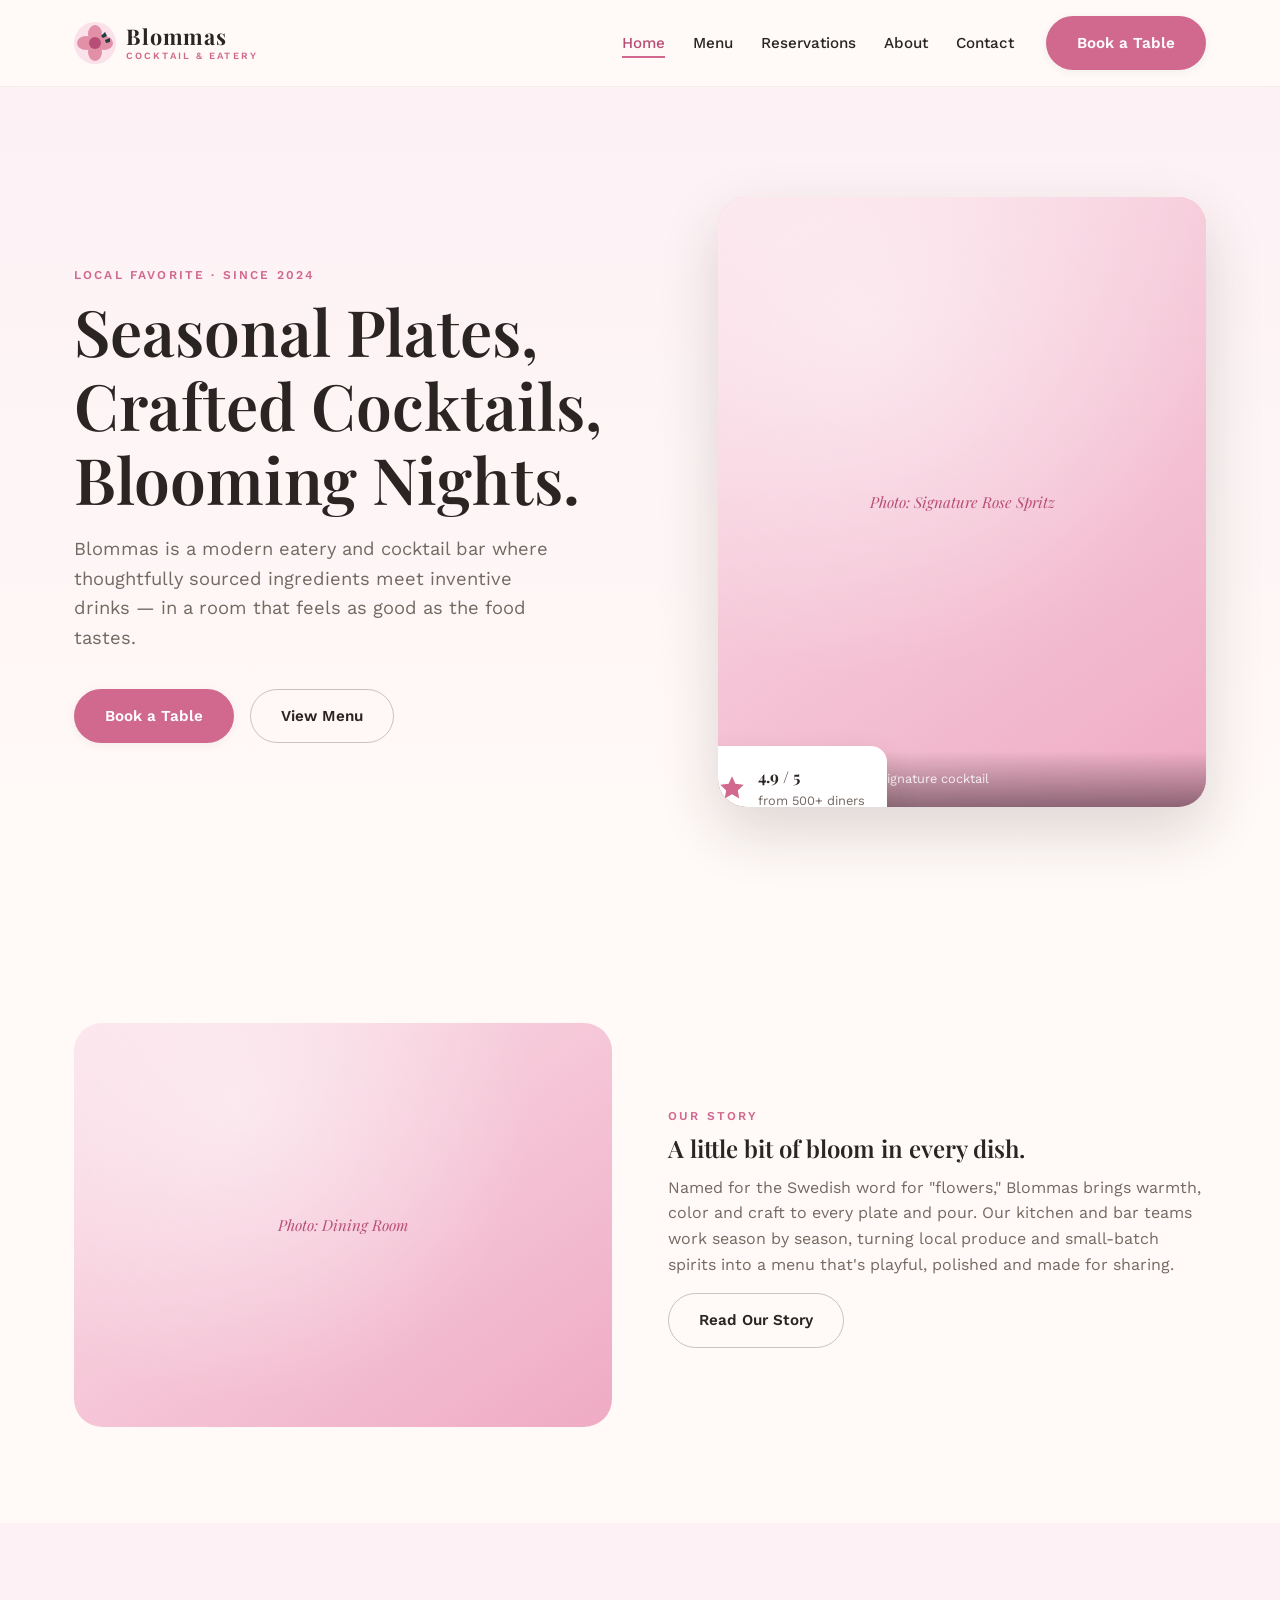
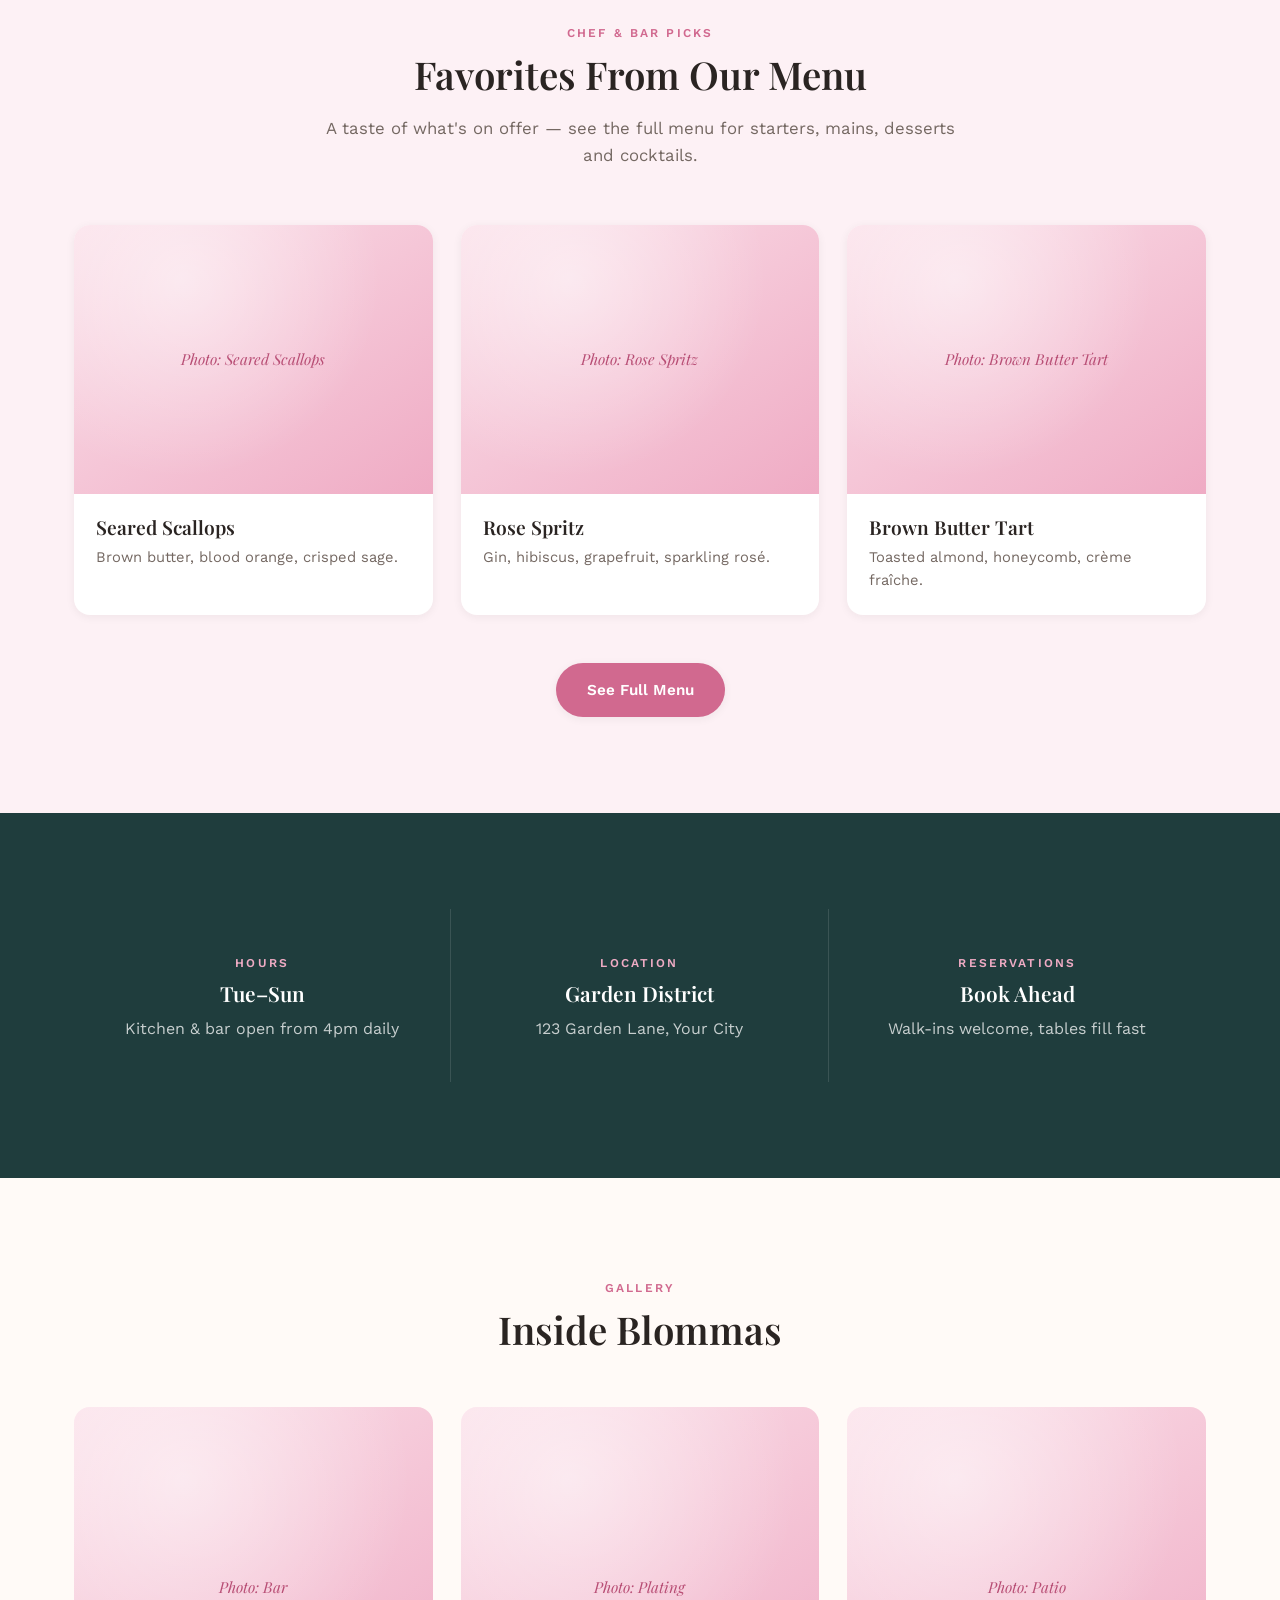
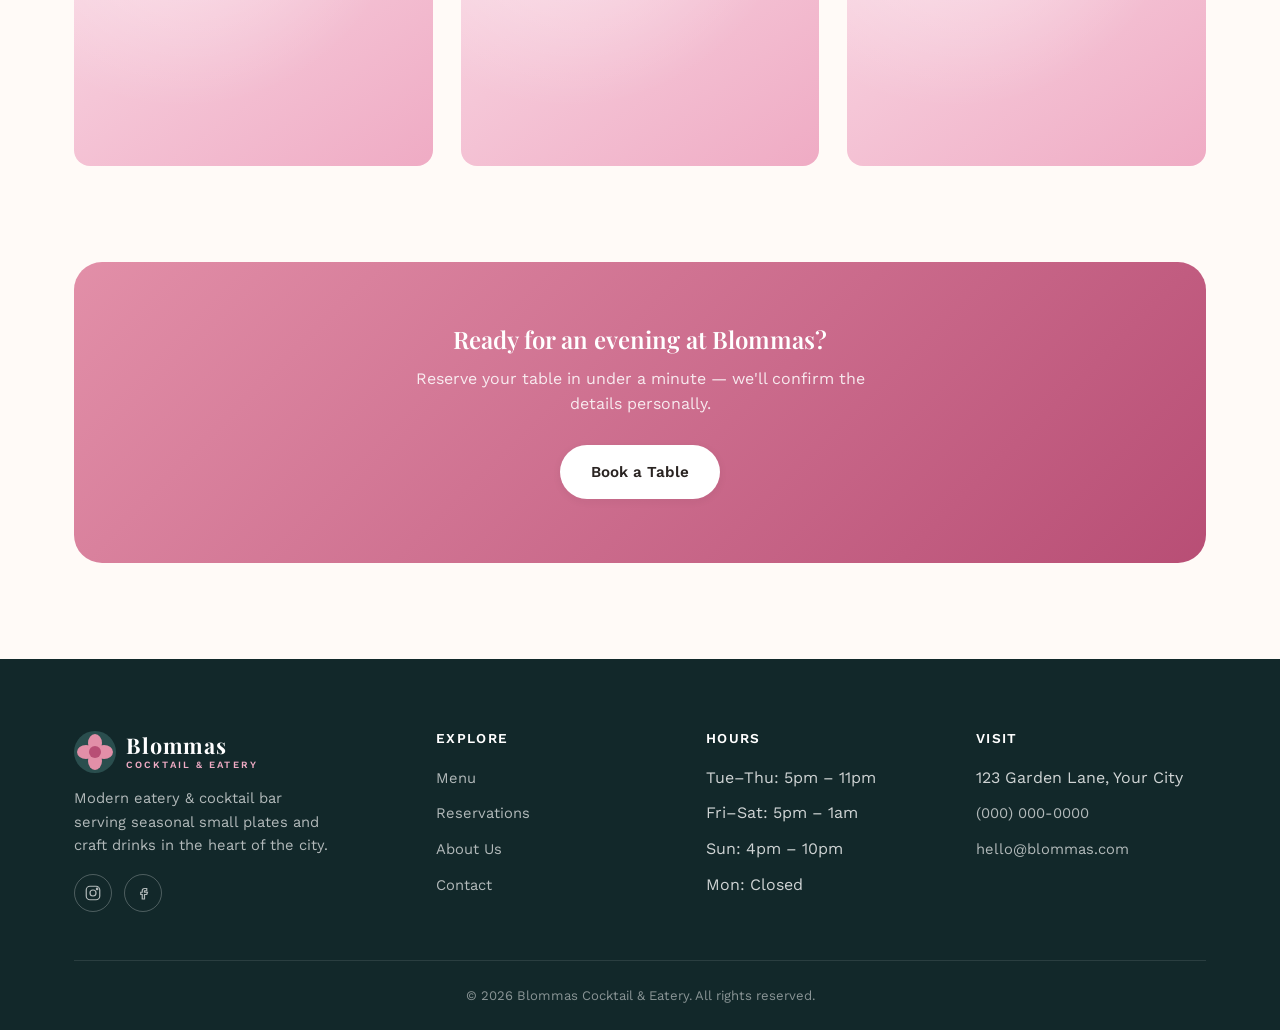
==== index.html @ 36dcb474 "Add Blommas Cocktail & Eatery website Static multi-page site (home, menu, reservations, about, conta" ====
<!DOCTYPE html>
<html lang="en">
<head>
  <meta charset="UTF-8" />
  <meta name="viewport" content="width=device-width, initial-scale=1.0" />
  <title>Blommas Cocktail &amp; Eatery — Modern Eatery &amp; Cocktail Bar</title>
  <meta name="description" content="Blommas Cocktail & Eatery — seasonal small plates and craft cocktails. Book a table or browse our menu online." />
  <link rel="stylesheet" href="css/styles.css" />
</head>
<body>

  <header class="site-header">
    <div class="container header-inner">
      <a href="index.html" class="logo">
        <svg width="42" height="42" viewBox="0 0 42 42" xmlns="http://www.w3.org/2000/svg" aria-hidden="true">
          <circle cx="21" cy="21" r="21" fill="#FBE1EA"/>
          <g fill="#E28FA8">
            <ellipse cx="21" cy="12" rx="7" ry="9"/>
            <ellipse cx="21" cy="30" rx="7" ry="9"/>
            <ellipse cx="12" cy="21" rx="9" ry="7"/>
            <ellipse cx="30" cy="21" rx="9" ry="7"/>
          </g>
          <circle cx="21" cy="21" r="6" fill="#B84E75"/>
          <g fill="#1F3D3D">
            <path d="M27 14 L31 10 L33 14 L29 16 Z"/>
            <path d="M31 18 L36 16 L36 20 L32 21 Z"/>
          </g>
        </svg>
        <span class="logo-text">
          <span class="logo-title">Blommas</span>
          <span class="logo-sub">Cocktail &amp; Eatery</span>
        </span>
      </a>

      <nav class="main-nav">
        <ul class="nav-links">
          <li><a href="index.html" class="active">Home</a></li>
          <li><a href="menu.html">Menu</a></li>
          <li><a href="booking.html">Reservations</a></li>
          <li><a href="about.html">About</a></li>
          <li><a href="contact.html">Contact</a></li>
        </ul>
        <a href="booking.html" class="btn btn-primary nav-cta">Book a Table</a>
      </nav>

      <button class="nav-toggle" aria-label="Toggle navigation menu" aria-expanded="false">
        <span></span><span></span><span></span>
      </button>
    </div>
  </header>

  <main>
    <!-- Hero -->
    <section class="hero">
      <div class="container hero-inner">
        <div class="hero-copy">
          <span class="eyebrow">Local Favorite · Since 2024</span>
          <h1>Seasonal Plates,<br>Crafted Cocktails,<br>Blooming Nights.</h1>
          <p class="lede">Blommas is a modern eatery and cocktail bar where thoughtfully sourced ingredients meet inventive drinks — in a room that feels as good as the food tastes.</p>
          <div class="hero-actions">
            <a href="booking.html" class="btn btn-primary">Book a Table</a>
            <a href="menu.html" class="btn btn-outline">View Menu</a>
          </div>
        </div>
        <div class="hero-visual">
          <div class="ph" style="height:100%;"><span>Photo: Signature Rose Spritz</span></div>
          <div class="ph-caption">The Rose Spritz — our signature cocktail</div>
          <div class="hero-badge">
            <svg width="28" height="28" viewBox="0 0 24 24" fill="none"><path d="M12 2l2.9 6.26L22 9.27l-5 4.87L18.2 21 12 17.27 5.8 21 7 14.14 2 9.27l7.1-1.01L12 2z" fill="#D1698F"/></svg>
            <div>
              <strong style="font-family:var(--font-heading); font-size:1rem;">4.9 / 5</strong>
              <p style="margin:0; font-size:0.8rem; color:var(--ink-light);">from 500+ diners</p>
            </div>
          </div>
        </div>
      </div>
    </section>

    <!-- About teaser -->
    <section>
      <div class="container two-col reveal">
        <div class="ph" style="aspect-ratio:4/3; border-radius:var(--radius-lg);"><span>Photo: Dining Room</span></div>
        <div>
          <span class="eyebrow">Our Story</span>
          <h2>A little bit of bloom in every dish.</h2>
          <p style="color:var(--ink-light);">Named for the Swedish word for "flowers," Blommas brings warmth, color and craft to every plate and pour. Our kitchen and bar teams work season by season, turning local produce and small-batch spirits into a menu that's playful, polished and made for sharing.</p>
          <a href="about.html" class="btn btn-outline">Read Our Story</a>
        </div>
      </div>
    </section>

    <!-- Chef's picks -->
    <section style="background:var(--pink-50);">
      <div class="container">
        <div class="section-head reveal">
          <span class="eyebrow">Chef &amp; Bar Picks</span>
          <h2>Favorites From Our Menu</h2>
          <p>A taste of what's on offer — see the full menu for starters, mains, desserts and cocktails.</p>
        </div>
        <div class="grid grid-3">
          <article class="card reveal">
            <div class="ph"><span>Photo: Seared Scallops</span></div>
            <div class="card-body">
              <h3>Seared Scallops</h3>
              <p>Brown butter, blood orange, crisped sage.</p>
            </div>
          </article>
          <article class="card reveal">
            <div class="ph"><span>Photo: Rose Spritz</span></div>
            <div class="card-body">
              <h3>Rose Spritz</h3>
              <p>Gin, hibiscus, grapefruit, sparkling rosé.</p>
            </div>
          </article>
          <article class="card reveal">
            <div class="ph"><span>Photo: Brown Butter Tart</span></div>
            <div class="card-body">
              <h3>Brown Butter Tart</h3>
              <p>Toasted almond, honeycomb, crème fraîche.</p>
            </div>
          </article>
        </div>
        <div class="text-center mt-lg">
          <a href="menu.html" class="btn btn-primary">See Full Menu</a>
        </div>
      </div>
    </section>

    <!-- Hours / location strip -->
    <section class="strip">
      <div class="container">
        <div class="grid grid-3">
          <div class="strip-item reveal">
            <span class="eyebrow">Hours</span>
            <h3>Tue–Sun</h3>
            <p>Kitchen &amp; bar open from 4pm daily</p>
          </div>
          <div class="strip-item reveal">
            <span class="eyebrow">Location</span>
            <h3>Garden District</h3>
            <p>123 Garden Lane, Your City</p>
          </div>
          <div class="strip-item reveal">
            <span class="eyebrow">Reservations</span>
            <h3>Book Ahead</h3>
            <p>Walk-ins welcome, tables fill fast</p>
          </div>
        </div>
      </div>
    </section>

    <!-- Gallery teaser -->
    <section>
      <div class="container">
        <div class="section-head reveal">
          <span class="eyebrow">Gallery</span>
          <h2>Inside Blommas</h2>
        </div>
        <div class="grid grid-3">
          <div class="ph reveal" style="aspect-ratio:1/1; border-radius:var(--radius-md);"><span>Photo: Bar</span></div>
          <div class="ph reveal" style="aspect-ratio:1/1; border-radius:var(--radius-md);"><span>Photo: Plating</span></div>
          <div class="ph reveal" style="aspect-ratio:1/1; border-radius:var(--radius-md);"><span>Photo: Patio</span></div>
        </div>
      </div>
    </section>

    <!-- CTA -->
    <section style="padding-top:0;">
      <div class="container">
        <div class="reveal" style="background:linear-gradient(135deg, var(--pink-400), var(--pink-600)); border-radius:var(--radius-lg); padding:64px 40px; text-align:center; color:#fff;">
          <h2 style="color:#fff;">Ready for an evening at Blommas?</h2>
          <p style="color:rgba(255,255,255,0.85); max-width:480px; margin:0 auto 28px;">Reserve your table in under a minute — we'll confirm the details personally.</p>
          <a href="booking.html" class="btn btn-light">Book a Table</a>
        </div>
      </div>
    </section>
  </main>

  <footer class="site-footer">
    <div class="container">
      <div class="footer-inner">
        <div class="footer-brand">
          <a href="index.html" class="logo">
            <svg width="42" height="42" viewBox="0 0 42 42" xmlns="http://www.w3.org/2000/svg" aria-hidden="true">
              <circle cx="21" cy="21" r="21" fill="#2A4E4E"/>
              <g fill="#E28FA8">
                <ellipse cx="21" cy="12" rx="7" ry="9"/>
                <ellipse cx="21" cy="30" rx="7" ry="9"/>
                <ellipse cx="12" cy="21" rx="9" ry="7"/>
                <ellipse cx="30" cy="21" rx="9" ry="7"/>
              </g>
              <circle cx="21" cy="21" r="6" fill="#B84E75"/>
            </svg>
            <span class="logo-text">
              <span class="logo-title">Blommas</span>
              <span class="logo-sub">Cocktail &amp; Eatery</span>
            </span>
          </a>
          <p>Modern eatery &amp; cocktail bar serving seasonal small plates and craft drinks in the heart of the city.</p>
          <div class="social-row">
            <a href="#" aria-label="Instagram">
              <svg width="18" height="18" viewBox="0 0 24 24" fill="none" stroke="currentColor" stroke-width="1.6"><rect x="3" y="3" width="18" height="18" rx="5"/><circle cx="12" cy="12" r="4"/><circle cx="17.5" cy="6.5" r="1"/></svg>
            </a>
            <a href="#" aria-label="Facebook">
              <svg width="18" height="18" viewBox="0 0 24 24" fill="none" stroke="currentColor" stroke-width="1.6"><path d="M14 9h3V6h-3c-1.7 0-3 1.3-3 3v2H9v3h2v6h3v-6h3l1-3h-4V9z"/></svg>
            </a>
          </div>
        </div>
        <div>
          <h4>Explore</h4>
          <ul>
            <li><a href="menu.html">Menu</a></li>
            <li><a href="booking.html">Reservations</a></li>
            <li><a href="about.html">About Us</a></li>
            <li><a href="contact.html">Contact</a></li>
          </ul>
        </div>
        <div>
          <h4>Hours</h4>
          <ul>
            <li>Tue–Thu: 5pm – 11pm</li>
            <li>Fri–Sat: 5pm – 1am</li>
            <li>Sun: 4pm – 10pm</li>
            <li>Mon: Closed</li>
          </ul>
        </div>
        <div>
          <h4>Visit</h4>
          <ul>
            <li>123 Garden Lane, Your City</li>
            <li><a href="tel:+10000000000">(000) 000-0000</a></li>
            <li><a href="mailto:hello@blommas.com">hello@blommas.com</a></li>
          </ul>
        </div>
      </div>
      <div class="footer-bottom">&copy; 2026 Blommas Cocktail &amp; Eatery. All rights reserved.</div>
    </div>
  </footer>

  <script src="js/script.js"></script>
</body>
</html>
---- css/styles.css ----
/* =========================================================
   Blommas Cocktail & Eatery — Design System
   ========================================================= */

@import url('https://fonts.googleapis.com/css2?family=Playfair+Display:ital,wght@0,500;0,600;0,700;1,500&family=Work+Sans:wght@300;400;500;600;700&display=swap');

:root {
  /* Palette — derived from the logo (blush peony + dark teal butterfly) */
  --pink-50:  #fdf1f5;
  --pink-100: #fbe1ea;
  --pink-200: #f6c9da;
  --pink-300: #efabc4;
  --pink-400: #e28fa8;
  --pink-500: #d1698f;
  --pink-600: #b84e75;
  --teal-700: #1f3d3d;
  --teal-900: #12282a;
  --ink:       #2a2422;
  --ink-light: #746862;
  --cream:     #fffaf7;
  --white:     #ffffff;

  --font-heading: 'Playfair Display', Georgia, serif;
  --font-body: 'Work Sans', -apple-system, BlinkMacSystemFont, sans-serif;

  --radius-sm: 8px;
  --radius-md: 16px;
  --radius-lg: 28px;
  --radius-pill: 999px;

  --shadow-sm: 0 2px 10px rgba(42, 36, 34, 0.06);
  --shadow-md: 0 12px 32px rgba(42, 36, 34, 0.1);
  --shadow-lg: 0 24px 60px rgba(42, 36, 34, 0.16);

  --container-w: 1180px;
}

/* ---------- Reset ---------- */
*, *::before, *::after { box-sizing: border-box; }
html { scroll-behavior: smooth; overflow-x: hidden; }
body {
  margin: 0;
  font-family: var(--font-body);
  color: var(--ink);
  background: var(--cream);
  line-height: 1.6;
  -webkit-font-smoothing: antialiased;
  overflow-x: hidden;
}
h1, h2, h3, h4 {
  font-family: var(--font-heading);
  font-weight: 600;
  line-height: 1.15;
  margin: 0 0 0.5em;
  color: var(--ink);
}
p { margin: 0 0 1em; }
a { color: inherit; text-decoration: none; }
ul { list-style: none; margin: 0; padding: 0; }
img { max-width: 100%; display: block; }
button { font-family: inherit; cursor: pointer; }
input, textarea, select { font-family: inherit; font-size: 1rem; }

.container {
  width: 100%;
  max-width: var(--container-w);
  margin: 0 auto;
  padding: 0 24px;
}

.eyebrow {
  display: inline-block;
  font-size: 0.75rem;
  letter-spacing: 0.18em;
  text-transform: uppercase;
  color: var(--pink-500);
  font-weight: 600;
  margin-bottom: 0.75em;
}

section { padding: 96px 0; }
@media (max-width: 768px) { section { padding: 64px 0; } }

.section-head {
  max-width: 640px;
  margin: 0 auto 56px;
  text-align: center;
}
.section-head h2 { font-size: clamp(1.9rem, 3vw, 2.6rem); }
.section-head p { color: var(--ink-light); font-size: 1.05rem; }

/* ---------- Buttons ---------- */
.btn {
  display: inline-flex;
  align-items: center;
  justify-content: center;
  gap: 8px;
  padding: 14px 30px;
  border-radius: var(--radius-pill);
  font-weight: 600;
  font-size: 0.95rem;
  border: 1px solid transparent;
  transition: transform 0.2s ease, box-shadow 0.2s ease, background 0.2s ease, color 0.2s ease;
  white-space: nowrap;
}
.btn-primary {
  background: var(--pink-500);
  color: var(--white);
  box-shadow: var(--shadow-sm);
}
.btn-primary:hover { background: var(--pink-600); transform: translateY(-2px); box-shadow: var(--shadow-md); }
.btn-outline {
  background: transparent;
  border-color: rgba(42,36,34,0.25);
  color: var(--ink);
}
.btn-outline:hover { border-color: var(--ink); transform: translateY(-2px); }
.btn-light {
  background: var(--white);
  color: var(--ink);
  box-shadow: var(--shadow-sm);
}
.btn-light:hover { transform: translateY(-2px); box-shadow: var(--shadow-md); }
.btn-block { width: 100%; }

/* ---------- Logo ---------- */
.logo { display: flex; align-items: center; gap: 10px; }
.logo svg { flex-shrink: 0; }
.logo-text {
  display: flex;
  flex-direction: column;
  line-height: 1;
}
.logo-text .logo-title {
  font-family: var(--font-heading);
  font-size: 1.35rem;
  letter-spacing: 0.04em;
  font-weight: 700;
  color: var(--ink);
}
.logo-text .logo-sub {
  font-size: 0.6rem;
  letter-spacing: 0.22em;
  text-transform: uppercase;
  color: var(--pink-500);
  font-weight: 600;
  margin-top: 4px;
}

/* ---------- Header / Nav ---------- */
.site-header {
  position: sticky;
  top: 0;
  z-index: 100;
  background: rgba(255, 250, 247, 0.85);
  backdrop-filter: blur(10px);
  border-bottom: 1px solid rgba(42,36,34,0.06);
  transition: box-shadow 0.3s ease;
}
.site-header.scrolled { box-shadow: var(--shadow-sm); }
.header-inner {
  display: flex;
  align-items: center;
  justify-content: space-between;
  padding-top: 16px;
  padding-bottom: 16px;
}
.main-nav { display: flex; align-items: center; gap: 32px; }
.nav-links { display: flex; gap: 28px; }
.nav-links a {
  font-size: 0.95rem;
  font-weight: 500;
  position: relative;
  padding: 4px 0;
}
.nav-links a::after {
  content: '';
  position: absolute;
  left: 0; bottom: -2px;
  width: 0; height: 2px;
  background: var(--pink-500);
  transition: width 0.25s ease;
}
.nav-links a:hover::after, .nav-links a.active::after { width: 100%; }
.nav-links a.active { color: var(--pink-600); }
.nav-toggle {
  display: none;
  background: none;
  border: none;
  flex-direction: column;
  gap: 5px;
  padding: 6px;
}
.nav-toggle span {
  width: 24px; height: 2px;
  background: var(--ink);
  border-radius: 2px;
  transition: transform 0.25s ease, opacity 0.25s ease;
}

@media (max-width: 900px) {
  .nav-toggle { display: flex; }
  .main-nav {
    position: fixed;
    top: 0; right: 0;
    height: 100vh;
    width: min(320px, 80vw);
    background: var(--cream);
    flex-direction: column;
    align-items: flex-start;
    justify-content: center;
    gap: 36px;
    padding: 32px;
    box-shadow: var(--shadow-lg);
    transform: translateX(100%);
    transition: transform 0.3s ease;
  }
  .main-nav.open { transform: translateX(0); }
  .nav-links { flex-direction: column; gap: 24px; }
  .nav-links a { font-size: 1.2rem; }
  body.nav-open { overflow: hidden; }
}

/* ---------- Hero ---------- */
.hero {
  position: relative;
  padding: 110px 0 120px;
  overflow: hidden;
  background: linear-gradient(180deg, var(--pink-50) 0%, var(--cream) 100%);
}
.hero-inner {
  display: grid;
  grid-template-columns: 1.1fr 0.9fr;
  gap: 48px;
  align-items: center;
}
.hero-copy h1 {
  font-size: clamp(2.6rem, 5vw, 4rem);
  margin-bottom: 0.3em;
}
.hero-copy .lede {
  font-size: 1.15rem;
  color: var(--ink-light);
  max-width: 480px;
  margin-bottom: 2em;
}
.hero-actions { display: flex; gap: 16px; flex-wrap: wrap; }
.hero-visual {
  position: relative;
  aspect-ratio: 4 / 5;
  border-radius: var(--radius-lg);
  overflow: hidden;
  box-shadow: var(--shadow-lg);
  background: linear-gradient(145deg, var(--pink-200), var(--pink-400));
}
.hero-visual .ph-caption {
  position: absolute; inset: auto 0 0 0;
  padding: 18px;
  font-size: 0.8rem;
  color: rgba(255,255,255,0.85);
  background: linear-gradient(180deg, transparent, rgba(20,10,15,0.45));
}
.hero-badge {
  position: absolute;
  bottom: -22px; left: -22px;
  background: var(--white);
  border-radius: var(--radius-md);
  padding: 18px 22px;
  box-shadow: var(--shadow-md);
  display: flex;
  align-items: center;
  gap: 12px;
}
@media (max-width: 900px) {
  .hero-inner { grid-template-columns: 1fr; }
  .hero-badge { position: static; margin-top: 24px; }
}

/* ---------- Placeholder photo blocks ---------- */
.ph {
  position: relative;
  background: linear-gradient(145deg, var(--pink-100), var(--pink-300));
  display: flex;
  align-items: center;
  justify-content: center;
  color: var(--pink-600);
  font-family: var(--font-heading);
  font-style: italic;
  font-size: 0.95rem;
  text-align: center;
  overflow: hidden;
}
.ph::before {
  content: '';
  position: absolute; inset: 0;
  background-image: radial-gradient(circle at 30% 20%, rgba(255,255,255,0.5), transparent 60%);
}
.ph span { position: relative; padding: 12px; }

/* ---------- Cards / Grids ---------- */
.grid {
  display: grid;
  gap: 28px;
}
.grid-3 { grid-template-columns: repeat(3, 1fr); }
.grid-2 { grid-template-columns: repeat(2, 1fr); }
@media (max-width: 900px) {
  .grid-3 { grid-template-columns: repeat(2, 1fr); }
}
@media (max-width: 640px) {
  .grid-3, .grid-2 { grid-template-columns: 1fr; }
}

.card {
  background: var(--white);
  border-radius: var(--radius-md);
  overflow: hidden;
  box-shadow: var(--shadow-sm);
  transition: transform 0.25s ease, box-shadow 0.25s ease;
}
.card:hover { transform: translateY(-6px); box-shadow: var(--shadow-md); }
.card .ph { aspect-ratio: 4/3; }
.card-body { padding: 22px; }
.card-body h3 { font-size: 1.2rem; margin-bottom: 0.4em; }
.card-body p { color: var(--ink-light); font-size: 0.92rem; margin-bottom: 0; }

/* ---------- Feature strip (hours/location) ---------- */
.strip {
  background: var(--teal-700);
  color: var(--white);
}
.strip .grid-3 { gap: 0; }
.strip-item {
  padding: 40px 24px;
  text-align: center;
  border-right: 1px solid rgba(255,255,255,0.12);
}
.strip-item:last-child { border-right: none; }
.strip-item .eyebrow { color: var(--pink-300); }
.strip-item h3 { color: var(--white); font-size: 1.3rem; }
.strip-item p { color: rgba(255,255,255,0.75); margin: 0; }
@media (max-width: 768px) {
  .strip .grid-3 { grid-template-columns: 1fr; }
  .strip-item { border-right: none; border-bottom: 1px solid rgba(255,255,255,0.12); }
  .strip-item:last-child { border-bottom: none; }
}

/* ---------- Menu page ---------- */
.menu-tabs {
  display: flex;
  justify-content: center;
  flex-wrap: wrap;
  gap: 12px;
  margin-bottom: 52px;
}
.menu-tab {
  padding: 10px 22px;
  border-radius: var(--radius-pill);
  border: 1px solid rgba(42,36,34,0.15);
  background: var(--white);
  font-weight: 600;
  font-size: 0.9rem;
  color: var(--ink-light);
  transition: all 0.2s ease;
}
.menu-tab:hover { border-color: var(--pink-400); color: var(--pink-600); }
.menu-tab.active {
  background: var(--pink-500);
  border-color: var(--pink-500);
  color: var(--white);
}

.menu-category { display: none; }
.menu-category.active { display: block; animation: fadein 0.35s ease; }
@keyframes fadein { from { opacity: 0; transform: translateY(6px);} to { opacity: 1; transform: translateY(0);} }

.menu-category h3 {
  font-size: 1.6rem;
  margin-bottom: 24px;
  padding-bottom: 12px;
  border-bottom: 2px solid var(--pink-100);
}
.menu-category + .menu-category h3 { margin-top: 40px; }

.dish-list { display: grid; gap: 6px; margin-bottom: 48px; }
.dish {
  display: flex;
  justify-content: space-between;
  gap: 24px;
  padding: 18px 4px;
  border-bottom: 1px dashed rgba(42,36,34,0.12);
}
.dish:last-child { border-bottom: none; }
.dish-info h4 {
  font-family: var(--font-body);
  font-weight: 600;
  font-size: 1.05rem;
  margin: 0 0 4px;
  display: flex;
  align-items: center;
  gap: 8px;
}
.dish-info p { margin: 0; color: var(--ink-light); font-size: 0.9rem; max-width: 480px; }
.dish-price {
  font-family: var(--font-heading);
  font-weight: 600;
  color: var(--pink-600);
  white-space: nowrap;
}
.tag {
  font-size: 0.62rem;
  letter-spacing: 0.06em;
  text-transform: uppercase;
  background: var(--pink-100);
  color: var(--pink-600);
  padding: 3px 8px;
  border-radius: var(--radius-pill);
  font-weight: 700;
}
.tag.teal { background: rgba(31,61,61,0.1); color: var(--teal-700); }

/* ---------- Forms ---------- */
.form-card {
  background: var(--white);
  border-radius: var(--radius-lg);
  box-shadow: var(--shadow-md);
  padding: 48px;
}
@media (max-width: 640px) { .form-card { padding: 28px 22px; } }

.form-row { display: grid; grid-template-columns: 1fr 1fr; gap: 20px; }
@media (max-width: 640px) { .form-row { grid-template-columns: 1fr; } }

.field { margin-bottom: 22px; }
.field label {
  display: block;
  font-size: 0.85rem;
  font-weight: 600;
  margin-bottom: 8px;
  color: var(--ink);
}
.field input, .field select, .field textarea {
  width: 100%;
  padding: 13px 16px;
  border-radius: var(--radius-sm);
  border: 1px solid rgba(42,36,34,0.18);
  background: var(--pink-50);
  color: var(--ink);
  transition: border-color 0.2s ease, background 0.2s ease;
}
.field input:focus, .field select:focus, .field textarea:focus {
  outline: none;
  border-color: var(--pink-500);
  background: var(--white);
}
.field textarea { resize: vertical; min-height: 100px; }
.field-error {
  color: #b8433f;
  font-size: 0.8rem;
  margin-top: 6px;
  display: none;
}
.field.invalid input, .field.invalid select, .field.invalid textarea { border-color: #b8433f; }
.field.invalid .field-error { display: block; }

.form-status {
  display: none;
  padding: 18px 20px;
  border-radius: var(--radius-sm);
  margin-bottom: 24px;
  font-weight: 500;
}
.form-status.success { display: block; background: rgba(31,61,61,0.08); color: var(--teal-700); }
.form-status.error { display: block; background: rgba(184,67,63,0.1); color: #b8433f; }

/* ---------- Footer ---------- */
.site-footer {
  background: var(--teal-900);
  color: rgba(255,255,255,0.8);
  padding: 72px 0 24px;
}
.footer-inner {
  display: grid;
  grid-template-columns: 1.4fr 1fr 1fr 1fr;
  gap: 40px;
  padding-bottom: 48px;
  border-bottom: 1px solid rgba(255,255,255,0.1);
}
@media (max-width: 768px) {
  .footer-inner { grid-template-columns: 1fr 1fr; }
}
@media (max-width: 480px) {
  .footer-inner { grid-template-columns: 1fr; }
}
.footer-inner h4 {
  color: var(--white);
  font-size: 0.85rem;
  letter-spacing: 0.1em;
  text-transform: uppercase;
  font-family: var(--font-body);
  margin-bottom: 18px;
}
.footer-inner p, .footer-inner a { color: rgba(255,255,255,0.68); font-size: 0.92rem; }
.footer-inner ul li { margin-bottom: 10px; }
.footer-inner a:hover { color: var(--pink-300); }
.footer-brand p { max-width: 260px; margin-top: 14px; }
.footer-brand .logo-text .logo-title,
.footer-brand .logo-text .logo-sub { color: var(--white); }
.footer-brand .logo-text .logo-sub { color: var(--pink-300); }
.social-row { display: flex; gap: 12px; margin-top: 16px; }
.social-row a {
  width: 38px; height: 38px;
  border-radius: 50%;
  border: 1px solid rgba(255,255,255,0.25);
  display: flex; align-items: center; justify-content: center;
}
.footer-bottom {
  padding-top: 24px;
  text-align: center;
  font-size: 0.82rem;
  color: rgba(255,255,255,0.5);
}

/* ---------- Reveal-on-scroll ---------- */
.reveal { opacity: 0; transform: translateY(24px); transition: opacity 0.6s ease, transform 0.6s ease; }
.reveal.in-view { opacity: 1; transform: translateY(0); }

/* ---------- Page hero (inner pages) ---------- */
.page-hero {
  padding: 72px 0 56px;
  text-align: center;
  background: linear-gradient(180deg, var(--pink-50), var(--cream));
}
.page-hero .eyebrow { display: block; }
.page-hero h1 { font-size: clamp(2.2rem, 4vw, 3.2rem); }
.page-hero p { color: var(--ink-light); max-width: 560px; margin: 0 auto; }

/* ---------- Utility ---------- */
.text-center { text-align: center; }
.mt-lg { margin-top: 48px; }
.map-frame {
  border: 0;
  width: 100%;
  height: 380px;
  border-radius: var(--radius-md);
  box-shadow: var(--shadow-sm);
}
.info-list { display: grid; gap: 18px; }
.info-list .item { display: flex; gap: 14px; align-items: flex-start; }
.info-list .icon {
  width: 42px; height: 42px;
  border-radius: 50%;
  background: var(--pink-100);
  color: var(--pink-600);
  display: flex; align-items: center; justify-content: center;
  flex-shrink: 0;
}
.info-list h4 { margin: 0 0 4px; font-size: 1rem; font-family: var(--font-body); }
.info-list p { margin: 0; color: var(--ink-light); font-size: 0.92rem; }

.two-col {
  display: grid;
  grid-template-columns: 1fr 1fr;
  gap: 56px;
  align-items: center;
}
@media (max-width: 900px) {
  .two-col { grid-template-columns: 1fr; }
}
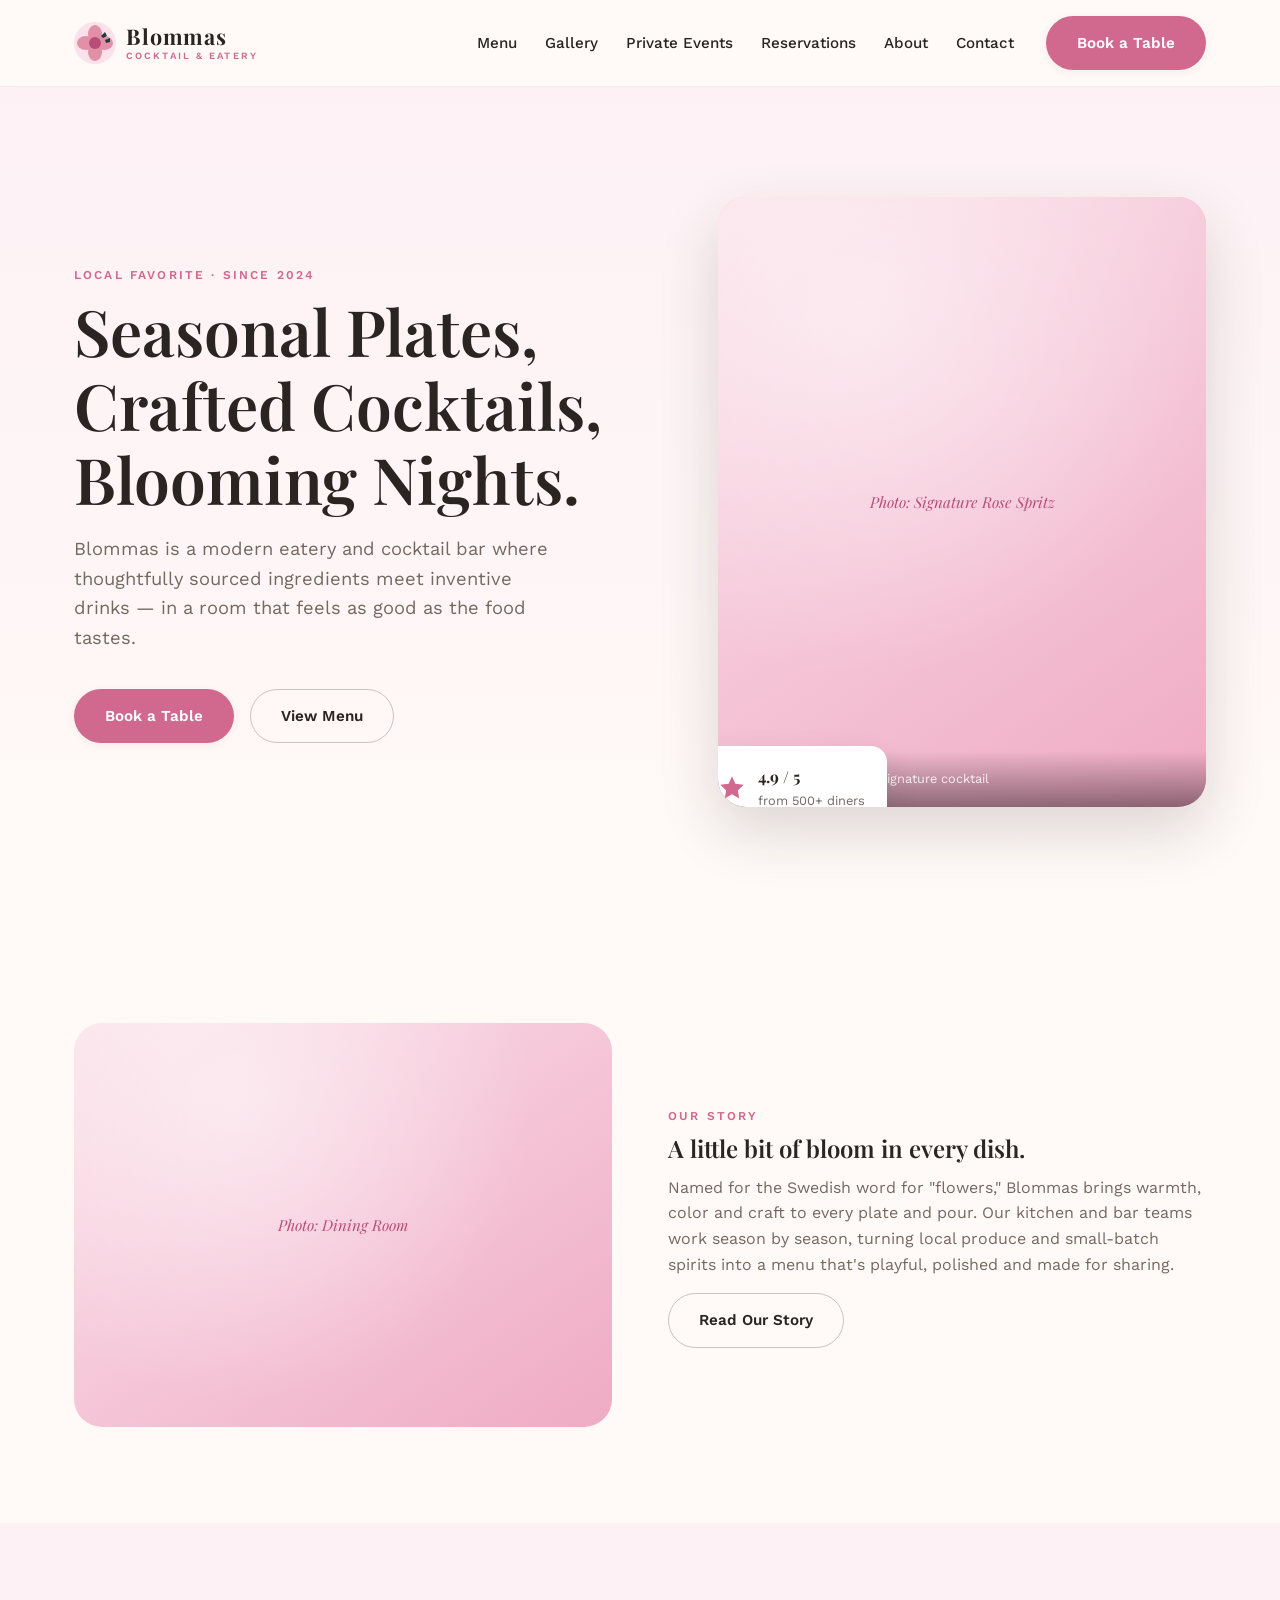
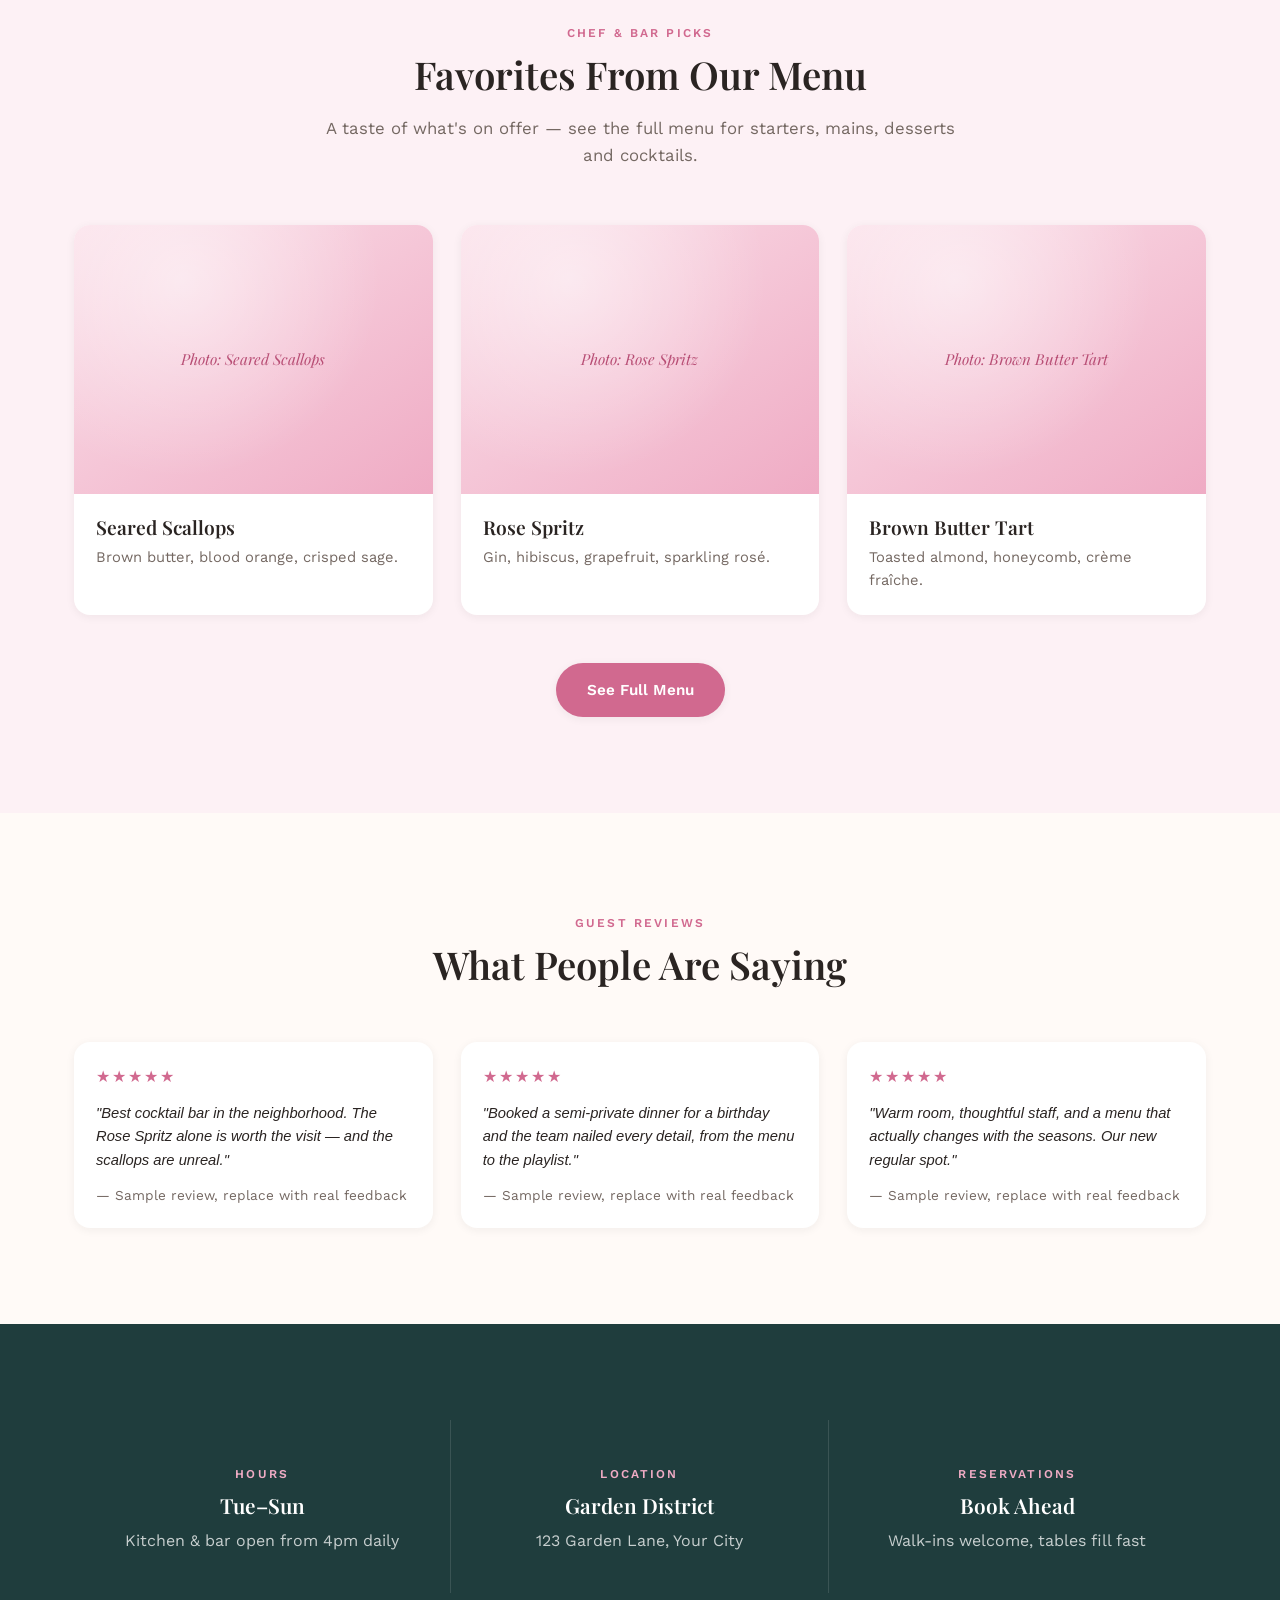
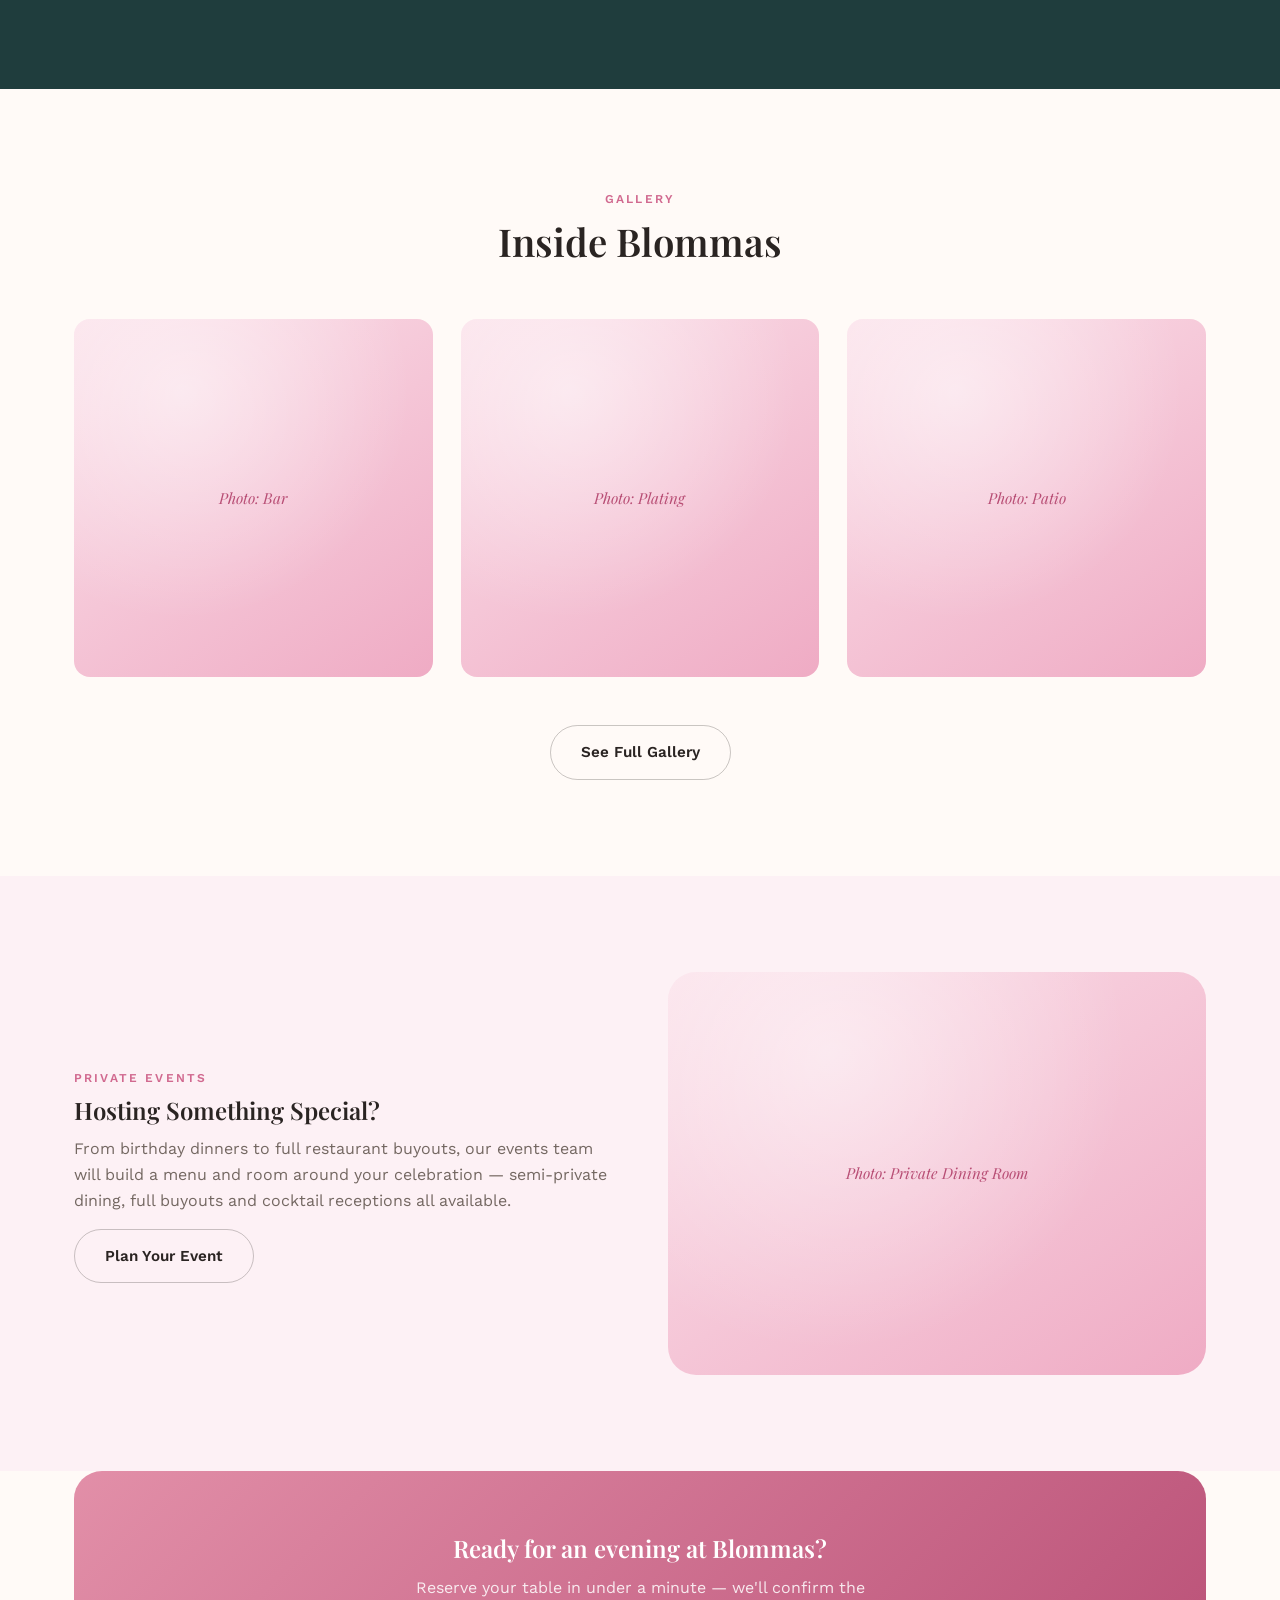
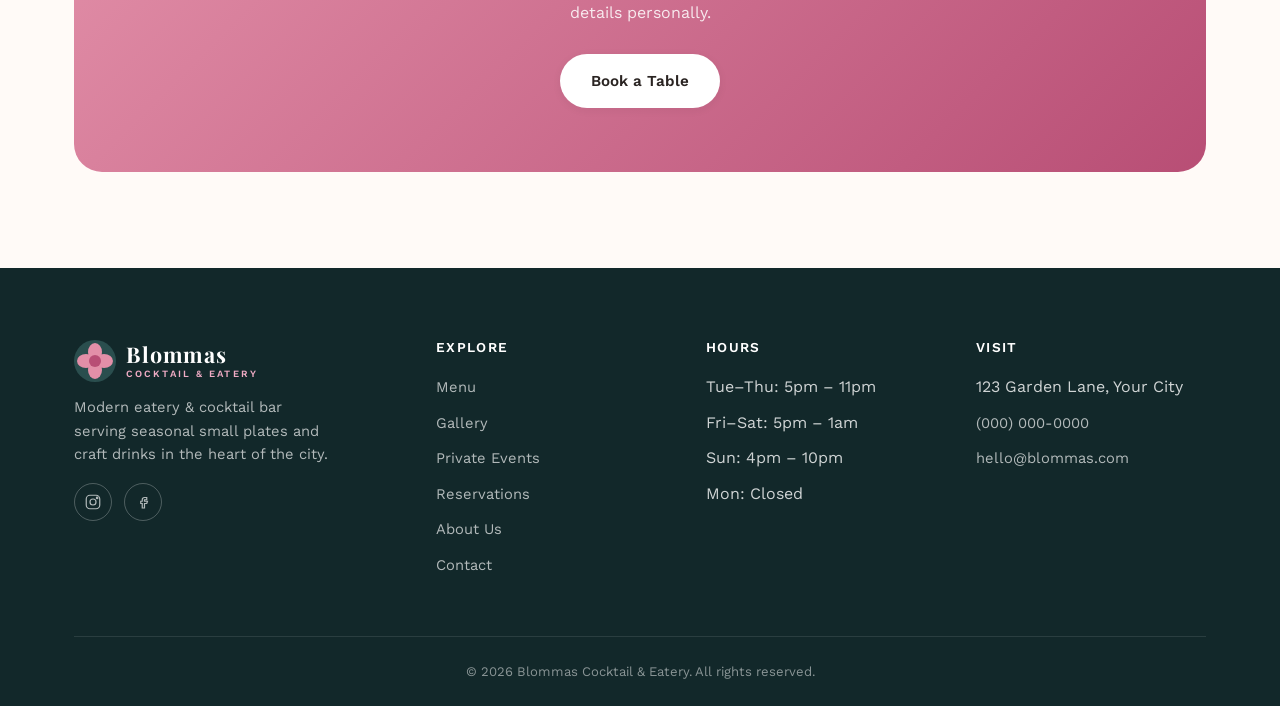
==== commit a10a9725: "Add gallery and private events pages, expand homepage sections Adds Gallery and Private Events pages" ====
--- a/index.html
+++ b/index.html
@@ -34,8 +34,9 @@
 
       <nav class="main-nav">
         <ul class="nav-links">
-          <li><a href="index.html" class="active">Home</a></li>
           <li><a href="menu.html">Menu</a></li>
+          <li><a href="gallery.html">Gallery</a></li>
+          <li><a href="events.html">Private Events</a></li>
           <li><a href="booking.html">Reservations</a></li>
           <li><a href="about.html">About</a></li>
           <li><a href="contact.html">Contact</a></li>
@@ -126,6 +127,39 @@
       </div>
     </section>
 
+    <!-- Testimonials -->
+    <section>
+      <div class="container">
+        <div class="section-head reveal">
+          <span class="eyebrow">Guest Reviews</span>
+          <h2>What People Are Saying</h2>
+        </div>
+        <div class="grid grid-3">
+          <div class="card reveal">
+            <div class="card-body">
+              <div style="color:var(--pink-500); margin-bottom:12px; letter-spacing:2px;">★★★★★</div>
+              <p style="font-style:italic; color:var(--ink);">"Best cocktail bar in the neighborhood. The Rose Spritz alone is worth the visit — and the scallops are unreal."</p>
+              <p style="color:var(--ink-light); font-size:0.85rem; margin-top:12px;">— Sample review, replace with real feedback</p>
+            </div>
+          </div>
+          <div class="card reveal">
+            <div class="card-body">
+              <div style="color:var(--pink-500); margin-bottom:12px; letter-spacing:2px;">★★★★★</div>
+              <p style="font-style:italic; color:var(--ink);">"Booked a semi-private dinner for a birthday and the team nailed every detail, from the menu to the playlist."</p>
+              <p style="color:var(--ink-light); font-size:0.85rem; margin-top:12px;">— Sample review, replace with real feedback</p>
+            </div>
+          </div>
+          <div class="card reveal">
+            <div class="card-body">
+              <div style="color:var(--pink-500); margin-bottom:12px; letter-spacing:2px;">★★★★★</div>
+              <p style="font-style:italic; color:var(--ink);">"Warm room, thoughtful staff, and a menu that actually changes with the seasons. Our new regular spot."</p>
+              <p style="color:var(--ink-light); font-size:0.85rem; margin-top:12px;">— Sample review, replace with real feedback</p>
+            </div>
+          </div>
+        </div>
+      </div>
+    </section>
+
     <!-- Hours / location strip -->
     <section class="strip">
       <div class="container">
@@ -161,6 +195,22 @@
           <div class="ph reveal" style="aspect-ratio:1/1; border-radius:var(--radius-md);"><span>Photo: Plating</span></div>
           <div class="ph reveal" style="aspect-ratio:1/1; border-radius:var(--radius-md);"><span>Photo: Patio</span></div>
         </div>
+        <div class="text-center mt-lg">
+          <a href="gallery.html" class="btn btn-outline">See Full Gallery</a>
+        </div>
+      </div>
+    </section>
+
+    <!-- Private Events teaser -->
+    <section style="background:var(--pink-50);">
+      <div class="container two-col reveal">
+        <div>
+          <span class="eyebrow">Private Events</span>
+          <h2>Hosting Something Special?</h2>
+          <p style="color:var(--ink-light);">From birthday dinners to full restaurant buyouts, our events team will build a menu and room around your celebration — semi-private dining, full buyouts and cocktail receptions all available.</p>
+          <a href="events.html" class="btn btn-outline">Plan Your Event</a>
+        </div>
+        <div class="ph" style="aspect-ratio:4/3; border-radius:var(--radius-lg);"><span>Photo: Private Dining Room</span></div>
       </div>
     </section>
 
@@ -210,6 +260,8 @@
           <h4>Explore</h4>
           <ul>
             <li><a href="menu.html">Menu</a></li>
+            <li><a href="gallery.html">Gallery</a></li>
+            <li><a href="events.html">Private Events</a></li>
             <li><a href="booking.html">Reservations</a></li>
             <li><a href="about.html">About Us</a></li>
             <li><a href="contact.html">Contact</a></li>
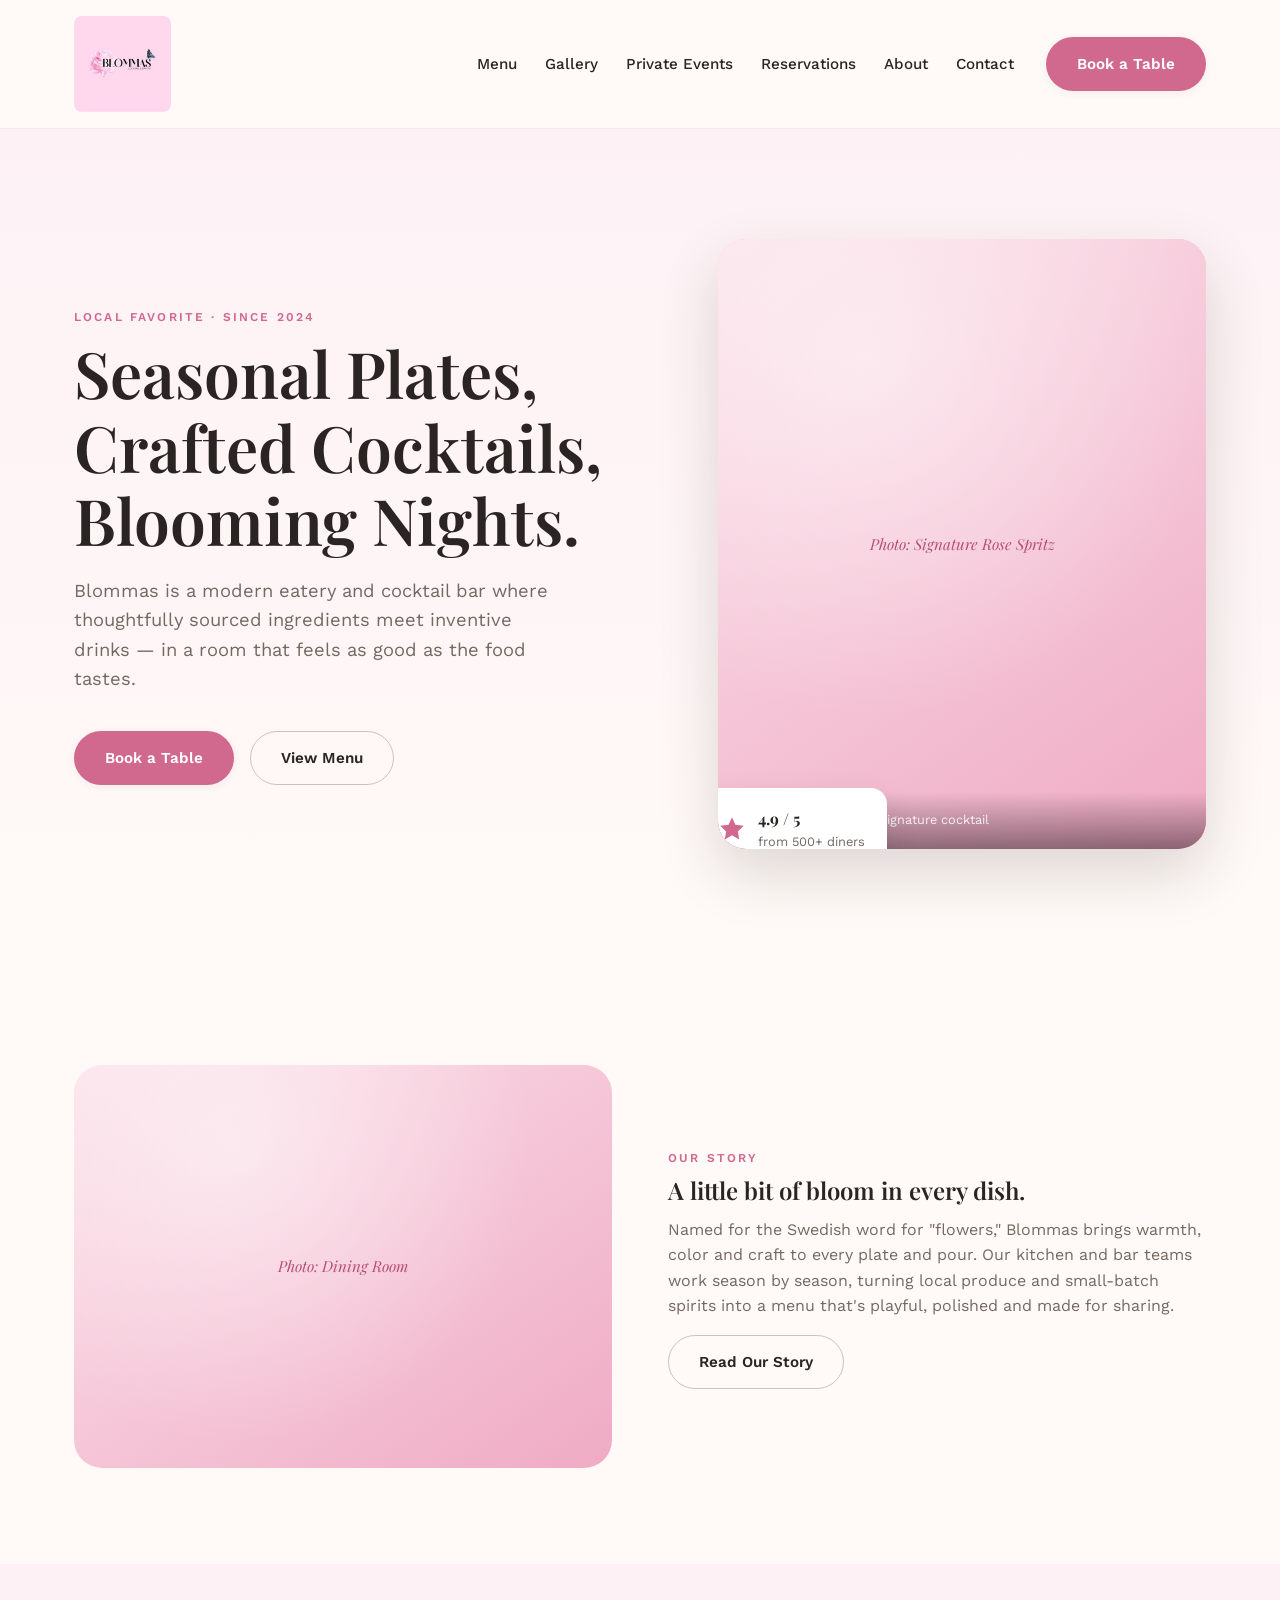
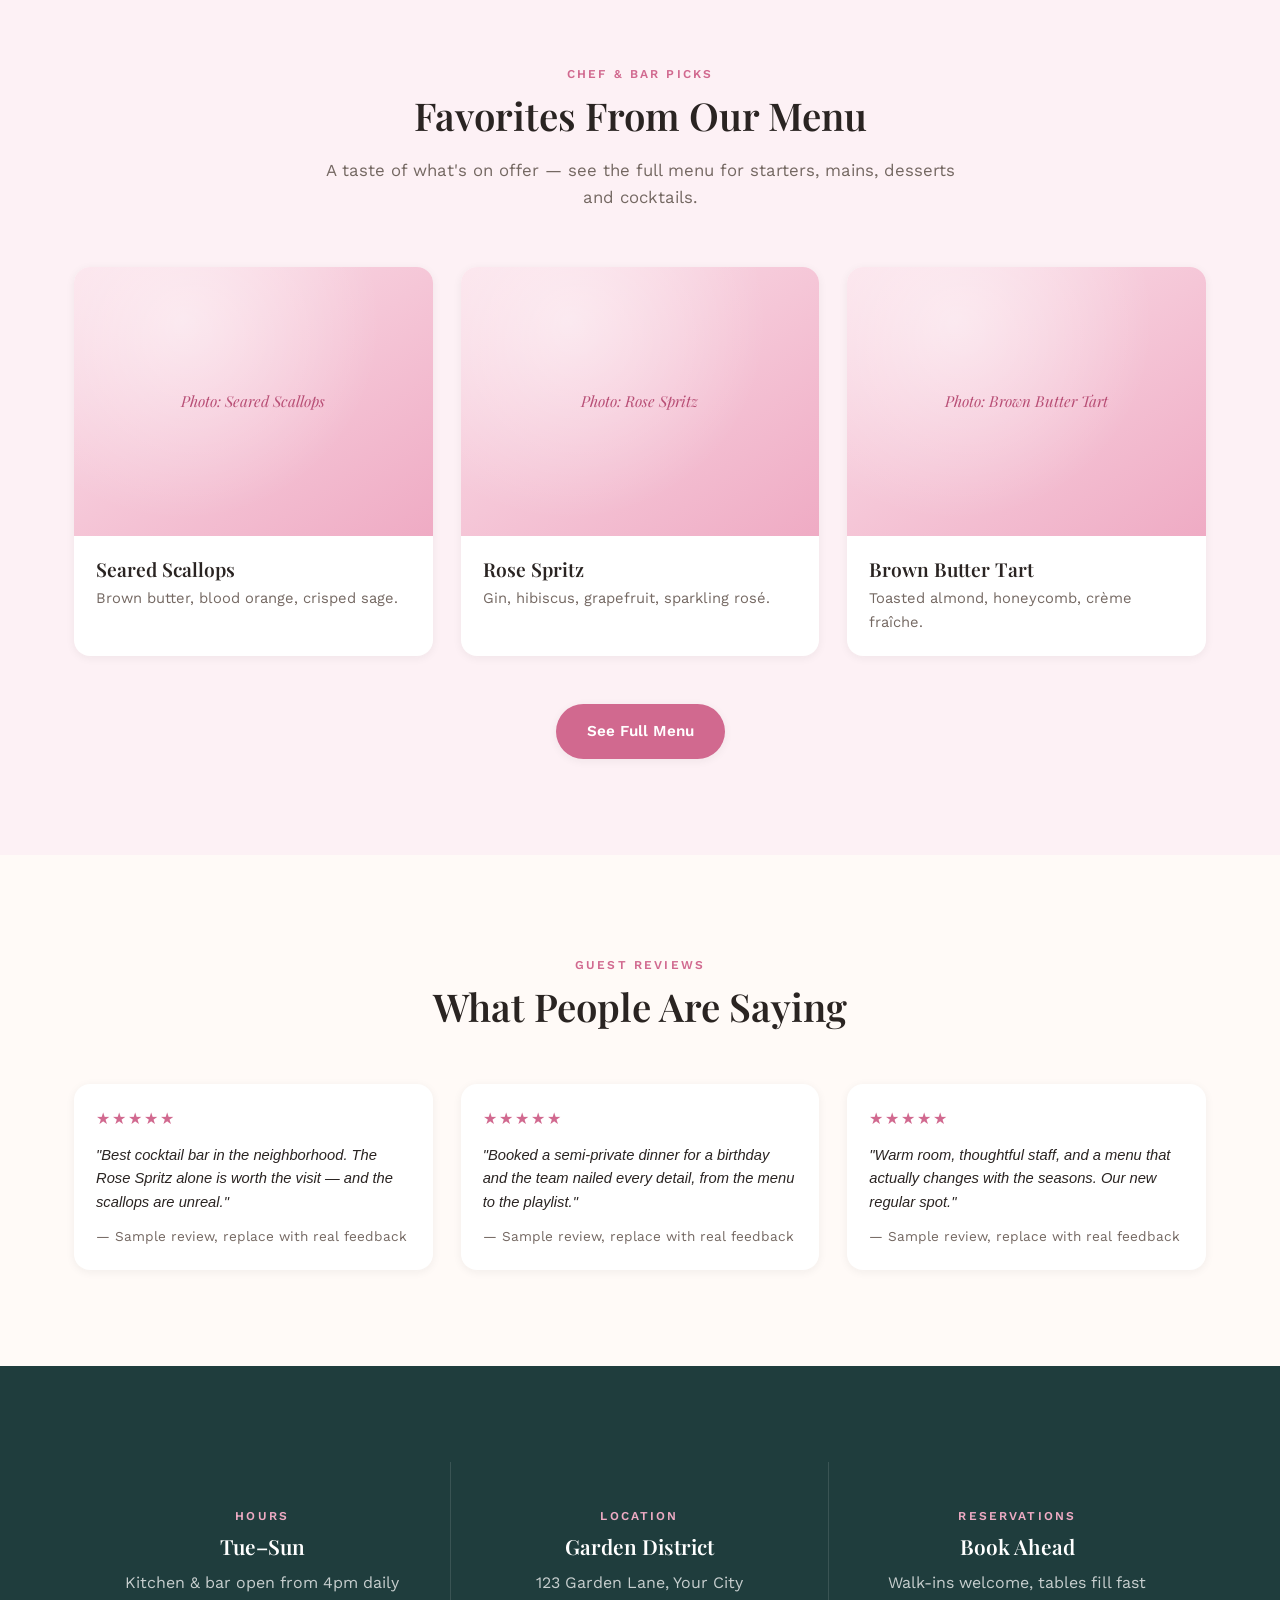
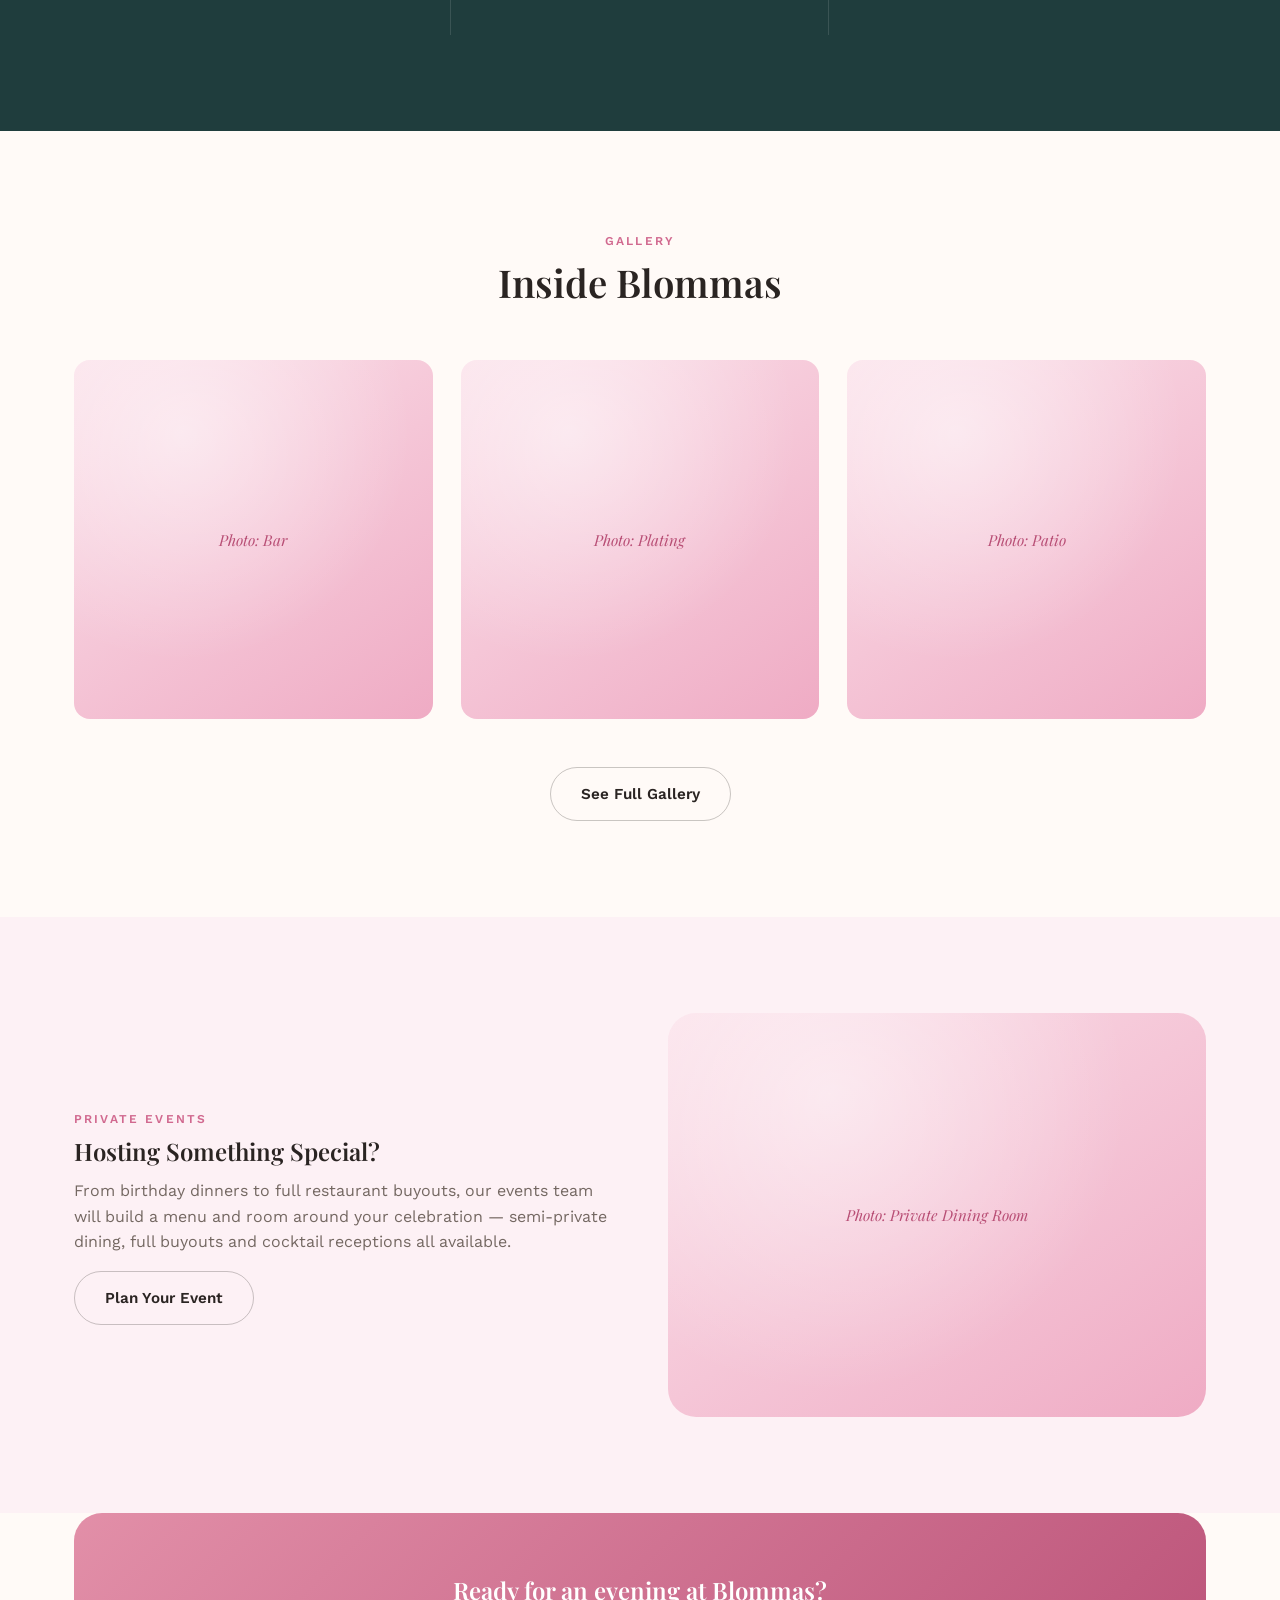
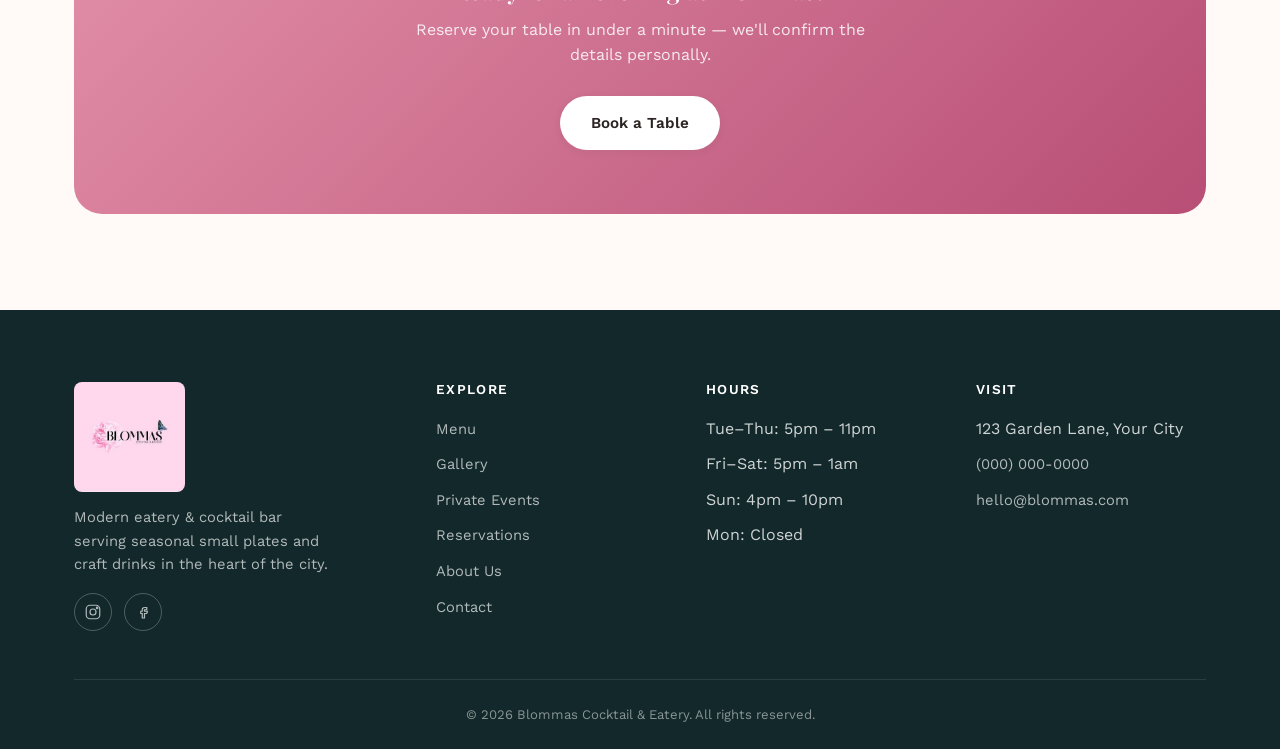
==== commit b1903f12: "Wire in the real Blommas logo across all pages Replaces the placeholder inline SVG mark with the act" ====
--- a/index.html
+++ b/index.html
@@ -5,6 +5,7 @@
   <meta name="viewport" content="width=device-width, initial-scale=1.0" />
   <title>Blommas Cocktail &amp; Eatery — Modern Eatery &amp; Cocktail Bar</title>
   <meta name="description" content="Blommas Cocktail & Eatery — seasonal small plates and craft cocktails. Book a table or browse our menu online." />
+  <link rel="icon" href="assets/logo.png" type="image/png" />
   <link rel="stylesheet" href="css/styles.css" />
 </head>
 <body>
@@ -12,24 +13,7 @@
   <header class="site-header">
     <div class="container header-inner">
       <a href="index.html" class="logo">
-        <svg width="42" height="42" viewBox="0 0 42 42" xmlns="http://www.w3.org/2000/svg" aria-hidden="true">
-          <circle cx="21" cy="21" r="21" fill="#FBE1EA"/>
-          <g fill="#E28FA8">
-            <ellipse cx="21" cy="12" rx="7" ry="9"/>
-            <ellipse cx="21" cy="30" rx="7" ry="9"/>
-            <ellipse cx="12" cy="21" rx="9" ry="7"/>
-            <ellipse cx="30" cy="21" rx="9" ry="7"/>
-          </g>
-          <circle cx="21" cy="21" r="6" fill="#B84E75"/>
-          <g fill="#1F3D3D">
-            <path d="M27 14 L31 10 L33 14 L29 16 Z"/>
-            <path d="M31 18 L36 16 L36 20 L32 21 Z"/>
-          </g>
-        </svg>
-        <span class="logo-text">
-          <span class="logo-title">Blommas</span>
-          <span class="logo-sub">Cocktail &amp; Eatery</span>
-        </span>
+        <img src="assets/logo.png" alt="Blommas Cocktail &amp; Eatery logo" class="logo-img">
       </a>
 
       <nav class="main-nav">
@@ -231,20 +215,7 @@
       <div class="footer-inner">
         <div class="footer-brand">
           <a href="index.html" class="logo">
-            <svg width="42" height="42" viewBox="0 0 42 42" xmlns="http://www.w3.org/2000/svg" aria-hidden="true">
-              <circle cx="21" cy="21" r="21" fill="#2A4E4E"/>
-              <g fill="#E28FA8">
-                <ellipse cx="21" cy="12" rx="7" ry="9"/>
-                <ellipse cx="21" cy="30" rx="7" ry="9"/>
-                <ellipse cx="12" cy="21" rx="9" ry="7"/>
-                <ellipse cx="30" cy="21" rx="9" ry="7"/>
-              </g>
-              <circle cx="21" cy="21" r="6" fill="#B84E75"/>
-            </svg>
-            <span class="logo-text">
-              <span class="logo-title">Blommas</span>
-              <span class="logo-sub">Cocktail &amp; Eatery</span>
-            </span>
+            <img src="assets/logo.png" alt="Blommas Cocktail &amp; Eatery logo" class="logo-img">
           </a>
           <p>Modern eatery &amp; cocktail bar serving seasonal small plates and craft drinks in the heart of the city.</p>
           <div class="social-row">
--- a/css/styles.css
+++ b/css/styles.css
@@ -124,28 +124,14 @@
 .btn-block { width: 100%; }
 
 /* ---------- Logo ---------- */
-.logo { display: flex; align-items: center; gap: 10px; }
-.logo svg { flex-shrink: 0; }
-.logo-text {
-  display: flex;
-  flex-direction: column;
-  line-height: 1;
-}
-.logo-text .logo-title {
-  font-family: var(--font-heading);
-  font-size: 1.35rem;
-  letter-spacing: 0.04em;
-  font-weight: 700;
-  color: var(--ink);
-}
-.logo-text .logo-sub {
-  font-size: 0.6rem;
-  letter-spacing: 0.22em;
-  text-transform: uppercase;
-  color: var(--pink-500);
-  font-weight: 600;
-  margin-top: 4px;
-}
+.logo { display: flex; align-items: center; }
+.logo-img {
+  height: 96px;
+  width: auto;
+  border-radius: var(--radius-sm);
+  flex-shrink: 0;
+}
+.footer-brand .logo-img { height: 110px; }
 
 /* ---------- Header / Nav ---------- */
 .site-header {
